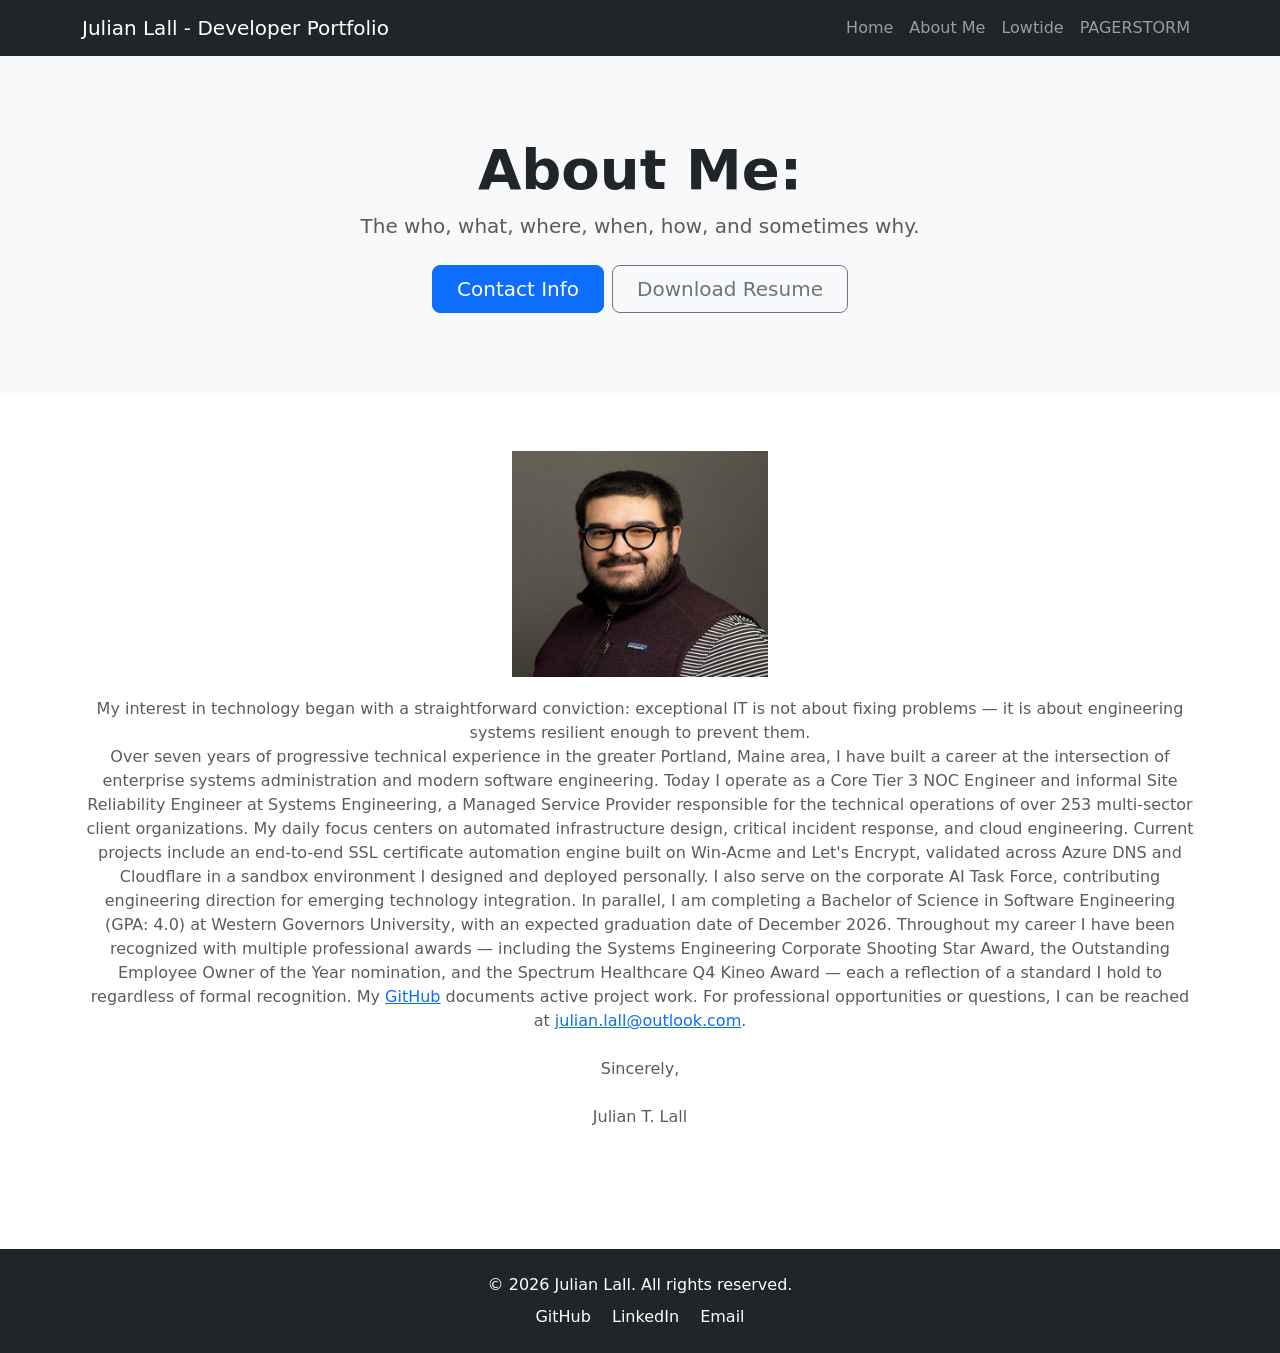
==== about.html @ 10d7efbb "Lowtide Pushing Lowtide to the personal site for demo'ing purposes, work in progress for a Maine bas" ====
<!DOCTYPE html>
<html lang="en">
<head>
    <meta charset="UTF-8">
    <meta name="viewport" content="width=device-width, initial-scale=1.0">
    <title>Julian Lall - Developer Portfolio</title>
    <link href="https://cdn.jsdelivr.net/npm/bootstrap@5.3.0/dist/css/bootstrap.min.css" rel="stylesheet">
    <style>
        body { padding-top: 56px; }
        .hero-section { background-color: #f8f9fa; padding: 5rem 0; }
    </style>
    <link rel="icon" type="image/x-icon" href="Images\Favicon.png">
</head>
<body>

    <nav class="navbar navbar-expand-lg navbar-dark bg-dark fixed-top">
        <div class="container">
            <a class="navbar-brand" href="index.html">Julian Lall - Developer Portfolio</a>
            <button class="navbar-toggler" type="button" data-bs-toggle="collapse" data-bs-target="#navbarNav">
                <span class="navbar-toggler-icon"></span>
            </button>
            <div class="collapse navbar-collapse" id="navbarNav">
                <ul class="navbar-nav ms-auto">
                    <li class="nav-item"><a class="nav-link" href="index.html">Home</a></li>
                    <li class="nav-item"><a class="nav-link" href="about.html">About Me</a></li>
                    <li class="nav-item"><a class="nav-link" href="lowtide.html">Lowtide</a></li>
                    <li class="nav-item"><a class="nav-link" href="pagerstorm.html">PAGERSTORM</a></li>
                    
                </ul>
            </div>
        </div>
    </nav>

    <section id="home" class="hero-section text-center">
        <div class="container">
            <div class="row justify-content-center">
                <div class="col-lg-8">
                    <h1 class="display-4 fw-bold">About Me:</h1>
                    <p class="lead text-muted mb-4">The who, what, where, when, how, and sometimes why.</p>
                    <div class="d-grid gap-2 d-sm-flex justify-content-sm-center">
                        <a href="#contact" class="btn btn-primary btn-lg px-4 gap-3">Contact Info</a>
                        <a href="Files\JulianLallResume.pdf" class="btn btn-outline-secondary btn-lg px-4" download>Download Resume</a>
                    </div>
                </div>
            </div>
        </div>
    </section>

    <section id="contact" class="py-5">
        <div class="container">
            <div class="text-center mb-5">
                <img src="Images/JL.jpg" alt="Professional Photograph" style="width:256px;height:256px;padding:10px 0px 20px 0px;">
                <p class="text-muted style=text-align: left;">My interest in technology began with a straightforward conviction: exceptional IT is not about fixing problems — it is about engineering systems resilient enough to prevent them.<br />
                    Over seven years of progressive technical experience in the greater Portland, Maine area, I have built a career at the intersection of enterprise systems administration and modern software engineering. Today I operate as a Core Tier 3 NOC Engineer and informal Site Reliability Engineer at Systems Engineering, a Managed Service Provider responsible for the technical operations of over 253 multi-sector client organizations. My daily focus centers on automated infrastructure design, critical incident response, and cloud engineering.
                    Current projects include an end-to-end SSL certificate automation engine built on Win-Acme and Let's Encrypt, validated across Azure DNS and Cloudflare in a sandbox environment I designed and deployed personally. I also serve on the corporate AI Task Force, contributing engineering direction for emerging technology integration. In parallel, I am completing a Bachelor of Science in Software Engineering (GPA: 4.0) at Western Governors University, with an expected graduation date of December 2026.
                    Throughout my career I have been recognized with multiple professional awards — including the Systems Engineering Corporate Shooting Star Award, the Outstanding Employee Owner of the Year nomination, and the Spectrum Healthcare Q4 Kineo Award — each a reflection of a standard I hold to regardless of formal recognition.
                    My <a href="https://github.com/JLall207">GitHub</a> documents active project work. For professional opportunities or questions, I can be reached at <a href="mailto:julian.lall@outlook.com">julian.lall@outlook.com</a>. <br /> <br />
                    Sincerely,<br /> <br />

                    Julian T. Lall<br /> <br />
                </p>
            </div>

        </div>
    </section>

    <footer id="contact" class="bg-dark text-white text-center py-4">
        <div class="container">
            <p class="mb-0">&copy; 2026 Julian Lall. All rights reserved.</p>
            <div class="mt-2">
                <a href="https://github.com/JLall207" class="text-white mx-2 text-decoration-none">GitHub</a>
                <a href="https://www.linkedin.com/in/juliantlall/" class="text-white mx-2 text-decoration-none">LinkedIn</a>
                <a href="mailto:julian.lall@outlook.com" class="text-white mx-2 text-decoration-none">Email</a>
            </div>
        </div>
    </footer>

    <script src="https://cdn.jsdelivr.net/npm/bootstrap@5.3.0/dist/js/bootstrap.bundle.min.js"></script>
</body>
</html>
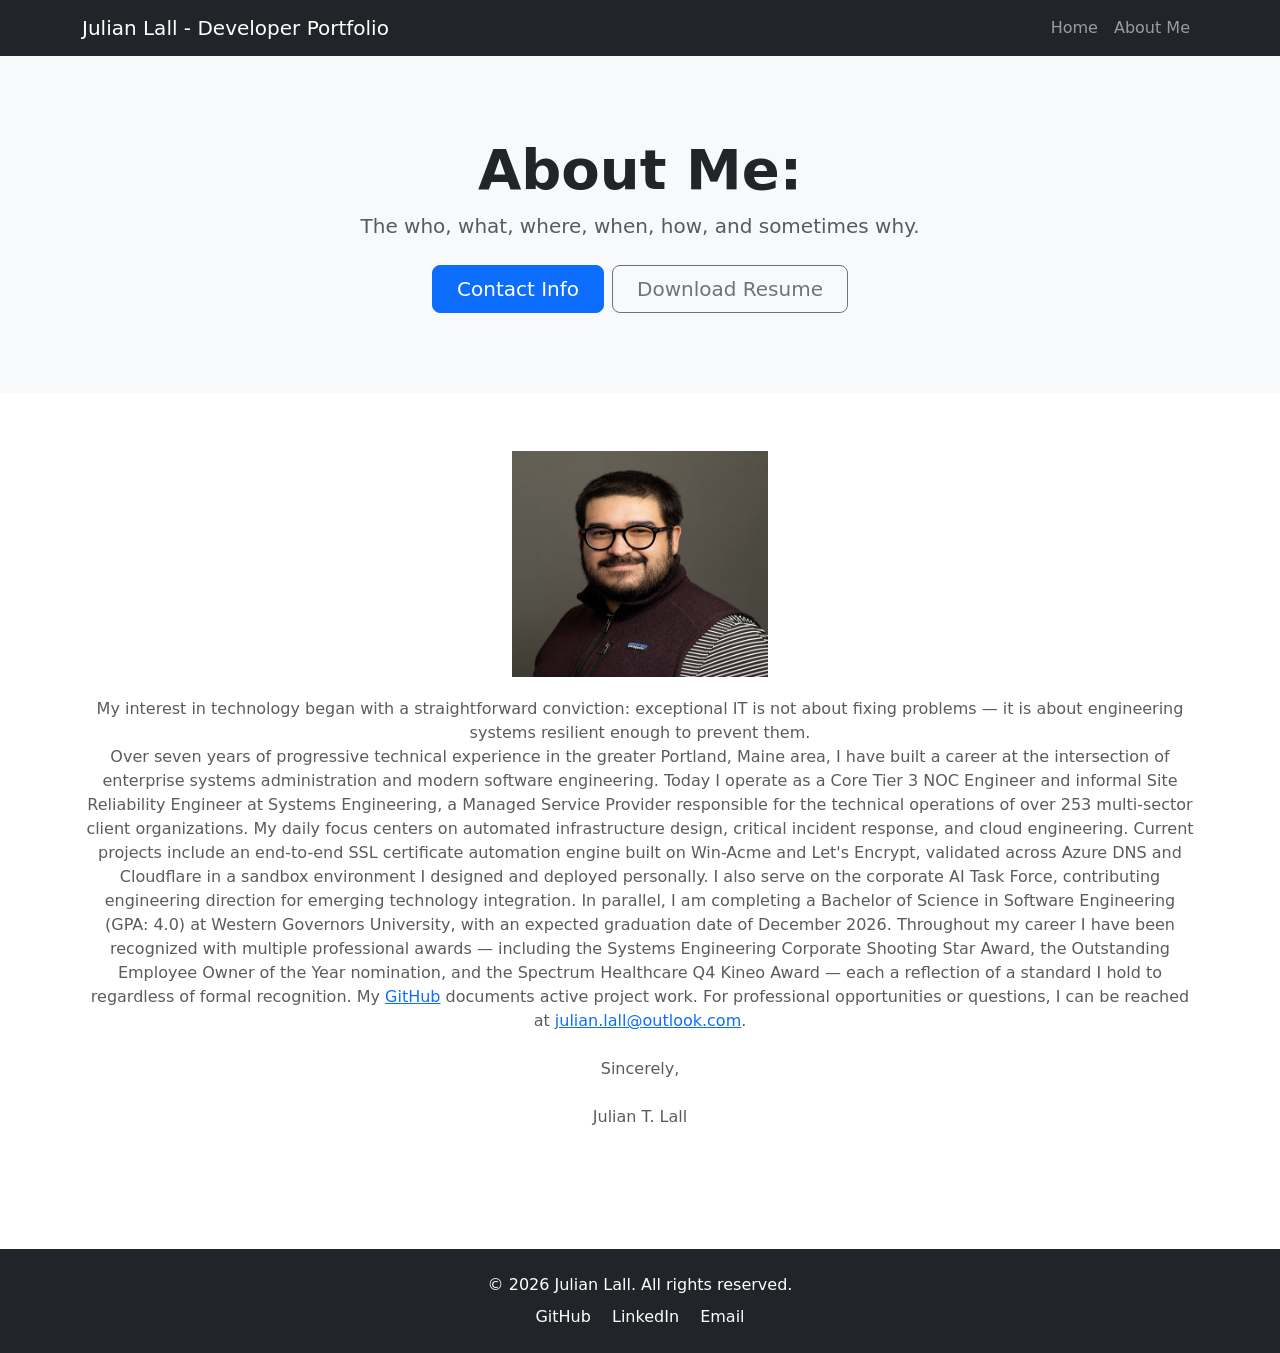
==== commit 5e17e4f7: "Navbar removing navbar links while I continue to work on these games, I may eventually create a "gam" ====
--- a/about.html
+++ b/about.html
@@ -23,8 +23,6 @@
                 <ul class="navbar-nav ms-auto">
                     <li class="nav-item"><a class="nav-link" href="index.html">Home</a></li>
                     <li class="nav-item"><a class="nav-link" href="about.html">About Me</a></li>
-                    <li class="nav-item"><a class="nav-link" href="lowtide.html">Lowtide</a></li>
-                    <li class="nav-item"><a class="nav-link" href="pagerstorm.html">PAGERSTORM</a></li>
                     
                 </ul>
             </div>
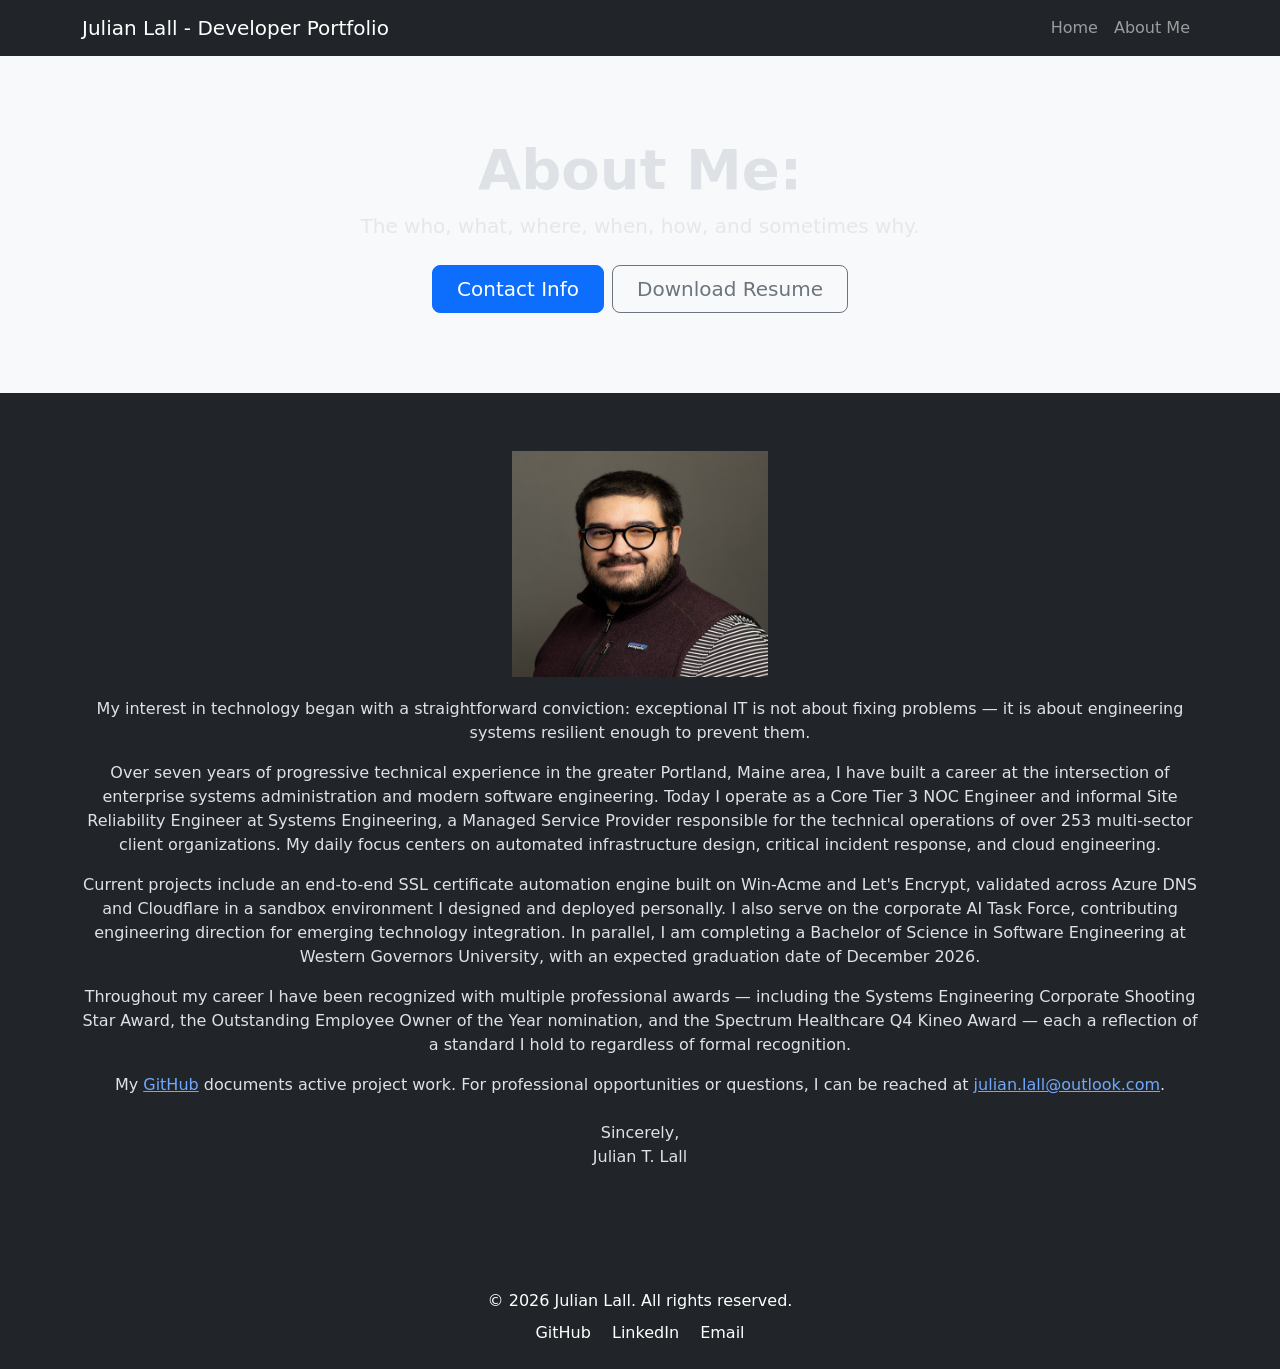
==== commit 7a11e127: "Bug fixes and other stylistic changes to the site Pushing it to the limit" ====
--- a/about.html
+++ b/about.html
@@ -1,15 +1,24 @@
 <!DOCTYPE html>
-<html lang="en">
+<html lang="en" data-bs-theme="dark">
 <head>
     <meta charset="UTF-8">
     <meta name="viewport" content="width=device-width, initial-scale=1.0">
     <title>Julian Lall - Developer Portfolio</title>
+    <meta name="description" content="Julian Lall — systems engineer and software developer in Portland, Maine. Infrastructure automation, full-stack apps, and indie games.">
+    <meta property="og:title" content="Julian Lall — Developer Portfolio">
+    <meta property="og:description" content="Systems engineer who ships software. Infrastructure automation, full-stack apps, and indie games.">
+    <meta property="og:image" content="https://jlall207.github.io/JL-Site/Images/JL.jpg">
+    <meta property="og:type" content="website">
     <link href="https://cdn.jsdelivr.net/npm/bootstrap@5.3.0/dist/css/bootstrap.min.css" rel="stylesheet">
     <style>
         body { padding-top: 56px; }
         .hero-section { background-color: #f8f9fa; padding: 5rem 0; }
     </style>
-    <link rel="icon" type="image/x-icon" href="Images\Favicon.png">
+    <link rel="icon" type="image/x-icon" href="Images/Favicon.png">
+    <link rel="preconnect" href="https://fonts.googleapis.com">
+    <link rel="preconnect" href="https://fonts.gstatic.com" crossorigin>
+    <link href="https://fonts.googleapis.com/css2?family=IBM+Plex+Mono:wght@400;500&family=IBM+Plex+Sans:wght@400;500;600;700&display=swap" rel="stylesheet">
+    <link rel="stylesheet" href="css/facelift.css">
 </head>
 <body>
 
@@ -37,7 +46,7 @@
                     <p class="lead text-muted mb-4">The who, what, where, when, how, and sometimes why.</p>
                     <div class="d-grid gap-2 d-sm-flex justify-content-sm-center">
                         <a href="#contact" class="btn btn-primary btn-lg px-4 gap-3">Contact Info</a>
-                        <a href="Files\JulianLallResume.pdf" class="btn btn-outline-secondary btn-lg px-4" download>Download Resume</a>
+                        <a href="Files/JulianLallResume.pdf" class="btn btn-outline-secondary btn-lg px-4" download>Download Resume</a>
                     </div>
                 </div>
             </div>
@@ -48,21 +57,25 @@
         <div class="container">
             <div class="text-center mb-5">
                 <img src="Images/JL.jpg" alt="Professional Photograph" style="width:256px;height:256px;padding:10px 0px 20px 0px;">
-                <p class="text-muted style=text-align: left;">My interest in technology began with a straightforward conviction: exceptional IT is not about fixing problems — it is about engineering systems resilient enough to prevent them.<br />
-                    Over seven years of progressive technical experience in the greater Portland, Maine area, I have built a career at the intersection of enterprise systems administration and modern software engineering. Today I operate as a Core Tier 3 NOC Engineer and informal Site Reliability Engineer at Systems Engineering, a Managed Service Provider responsible for the technical operations of over 253 multi-sector client organizations. My daily focus centers on automated infrastructure design, critical incident response, and cloud engineering.
-                    Current projects include an end-to-end SSL certificate automation engine built on Win-Acme and Let's Encrypt, validated across Azure DNS and Cloudflare in a sandbox environment I designed and deployed personally. I also serve on the corporate AI Task Force, contributing engineering direction for emerging technology integration. In parallel, I am completing a Bachelor of Science in Software Engineering (GPA: 4.0) at Western Governors University, with an expected graduation date of December 2026.
-                    Throughout my career I have been recognized with multiple professional awards — including the Systems Engineering Corporate Shooting Star Award, the Outstanding Employee Owner of the Year nomination, and the Spectrum Healthcare Q4 Kineo Award — each a reflection of a standard I hold to regardless of formal recognition.
-                    My <a href="https://github.com/JLall207">GitHub</a> documents active project work. For professional opportunities or questions, I can be reached at <a href="mailto:julian.lall@outlook.com">julian.lall@outlook.com</a>. <br /> <br />
-                    Sincerely,<br /> <br />
+                    <div class="about-prose">
+                        <p>My interest in technology began with a straightforward conviction: exceptional IT is not about fixing problems — it is about engineering systems resilient enough to prevent them.</p>
 
-                    Julian T. Lall<br /> <br />
-                </p>
-            </div>
+                        <p>Over seven years of progressive technical experience in the greater Portland, Maine area, I have built a career at the intersection of enterprise systems administration and modern software engineering. Today I operate as a Core Tier 3 NOC Engineer and informal Site Reliability Engineer at Systems Engineering, a Managed Service Provider responsible for the technical operations of over 253 multi-sector client organizations. My daily focus centers on automated infrastructure design, critical incident response, and cloud engineering.</p>
+
+                        <p>Current projects include an end-to-end SSL certificate automation engine built on Win-Acme and Let's Encrypt, validated across Azure DNS and Cloudflare in a sandbox environment I designed and deployed personally. I also serve on the corporate AI Task Force, contributing engineering direction for emerging technology integration. In parallel, I am completing a Bachelor of Science in Software Engineering at Western Governors University, with an expected graduation date of December 2026.</p>
+
+                        <p>Throughout my career I have been recognized with multiple professional awards — including the Systems Engineering Corporate Shooting Star Award, the Outstanding Employee Owner of the Year nomination, and the Spectrum Healthcare Q4 Kineo Award — each a reflection of a standard I hold to regardless of formal recognition.</p>
+
+                        <p>My <a href="https://github.com/JLall207">GitHub</a> documents active project work. For professional opportunities or questions, I can be reached at <a href="mailto:julian.lall@outlook.com">julian.lall@outlook.com</a>.</p>
+
+                        <p class="mt-4 mb-0">Sincerely,</p>
+                        <p>Julian T. Lall</p>
+                    </div>
 
         </div>
     </section>
 
-    <footer id="contact" class="bg-dark text-white text-center py-4">
+    <footer id="about" class="bg-dark text-white text-center py-4">
         <div class="container">
             <p class="mb-0">&copy; 2026 Julian Lall. All rights reserved.</p>
             <div class="mt-2">
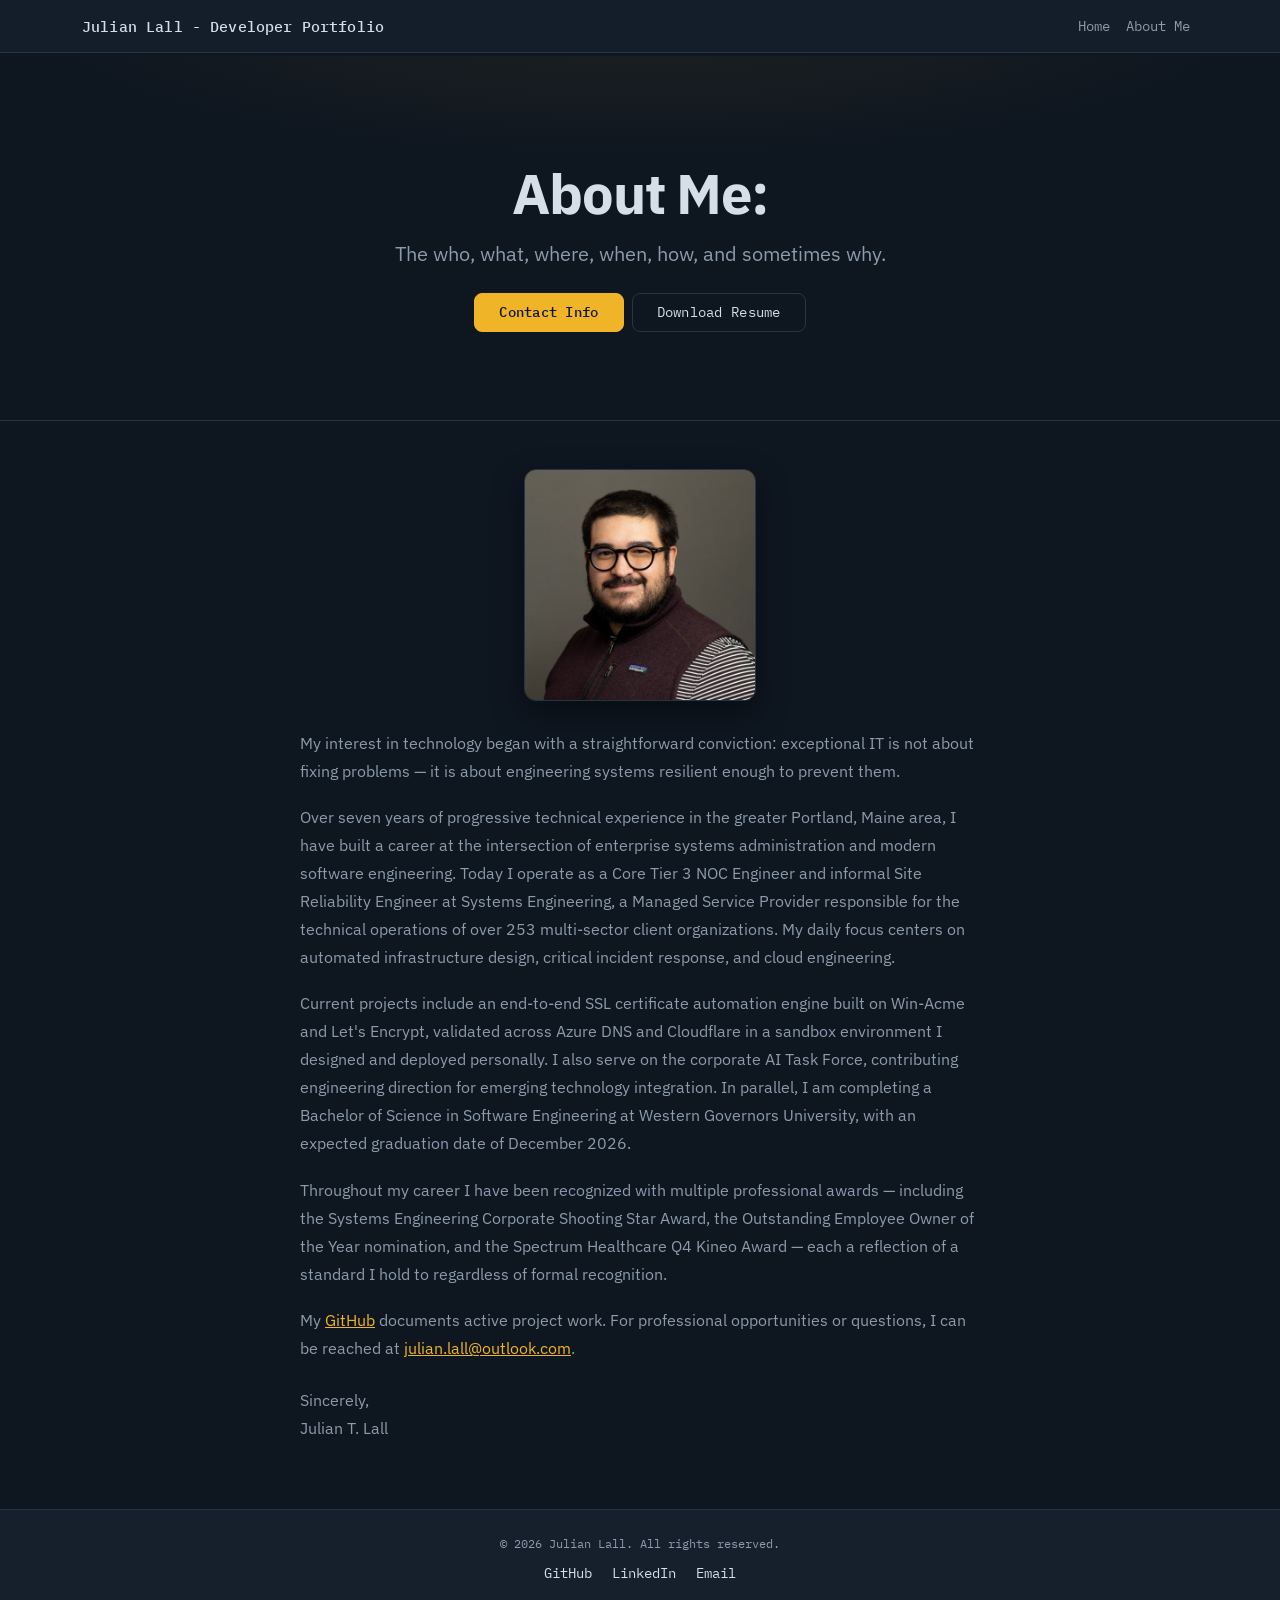
==== commit c8d4712e: "Adding facelift.css New formatting." ====
--- a/about.html
+++ b/about.html
@@ -53,27 +53,30 @@
         </div>
     </section>
 
-    <section id="contact" class="py-5">
-        <div class="container">
-            <div class="text-center mb-5">
-                <img src="Images/JL.jpg" alt="Professional Photograph" style="width:256px;height:256px;padding:10px 0px 20px 0px;">
-                    <div class="about-prose">
-                        <p>My interest in technology began with a straightforward conviction: exceptional IT is not about fixing problems — it is about engineering systems resilient enough to prevent them.</p>
+<section id="about" class="py-5">
+    <div class="container">
 
-                        <p>Over seven years of progressive technical experience in the greater Portland, Maine area, I have built a career at the intersection of enterprise systems administration and modern software engineering. Today I operate as a Core Tier 3 NOC Engineer and informal Site Reliability Engineer at Systems Engineering, a Managed Service Provider responsible for the technical operations of over 253 multi-sector client organizations. My daily focus centers on automated infrastructure design, critical incident response, and cloud engineering.</p>
+        <div class="text-center">
+            <img src="Images/JL.jpg" alt="Julian Lall" class="about-portrait">
+        </div>
 
-                        <p>Current projects include an end-to-end SSL certificate automation engine built on Win-Acme and Let's Encrypt, validated across Azure DNS and Cloudflare in a sandbox environment I designed and deployed personally. I also serve on the corporate AI Task Force, contributing engineering direction for emerging technology integration. In parallel, I am completing a Bachelor of Science in Software Engineering at Western Governors University, with an expected graduation date of December 2026.</p>
+        <div class="about-prose">
+            <p>My interest in technology began with a straightforward conviction: exceptional IT is not about fixing problems — it is about engineering systems resilient enough to prevent them.</p>
 
-                        <p>Throughout my career I have been recognized with multiple professional awards — including the Systems Engineering Corporate Shooting Star Award, the Outstanding Employee Owner of the Year nomination, and the Spectrum Healthcare Q4 Kineo Award — each a reflection of a standard I hold to regardless of formal recognition.</p>
+            <p>Over seven years of progressive technical experience in the greater Portland, Maine area, I have built a career at the intersection of enterprise systems administration and modern software engineering. Today I operate as a Core Tier 3 NOC Engineer and informal Site Reliability Engineer at Systems Engineering, a Managed Service Provider responsible for the technical operations of over 253 multi-sector client organizations. My daily focus centers on automated infrastructure design, critical incident response, and cloud engineering.</p>
 
-                        <p>My <a href="https://github.com/JLall207">GitHub</a> documents active project work. For professional opportunities or questions, I can be reached at <a href="mailto:julian.lall@outlook.com">julian.lall@outlook.com</a>.</p>
+            <p>Current projects include an end-to-end SSL certificate automation engine built on Win-Acme and Let's Encrypt, validated across Azure DNS and Cloudflare in a sandbox environment I designed and deployed personally. I also serve on the corporate AI Task Force, contributing engineering direction for emerging technology integration. In parallel, I am completing a Bachelor of Science in Software Engineering at Western Governors University, with an expected graduation date of December 2026.</p>
 
-                        <p class="mt-4 mb-0">Sincerely,</p>
-                        <p>Julian T. Lall</p>
-                    </div>
+            <p>Throughout my career I have been recognized with multiple professional awards — including the Systems Engineering Corporate Shooting Star Award, the Outstanding Employee Owner of the Year nomination, and the Spectrum Healthcare Q4 Kineo Award — each a reflection of a standard I hold to regardless of formal recognition.</p>
 
+            <p>My <a href="https://github.com/JLall207">GitHub</a> documents active project work. For professional opportunities or questions, I can be reached at <a href="mailto:julian.lall@outlook.com">julian.lall@outlook.com</a>.</p>
+
+            <p class="mt-4 mb-0">Sincerely,</p>
+            <p>Julian T. Lall</p>
         </div>
-    </section>
+
+    </div>
+</section>
 
     <footer id="about" class="bg-dark text-white text-center py-4">
         <div class="container">
--- a/css/facelift.css
+++ b/css/facelift.css
@@ -0,0 +1,391 @@
+/* ============================================================================
+   JL-SITE FACELIFT — "Night Watch"
+   A drop-in theme for the existing Bootstrap 5.3 pages. No rebuild required.
+   Carries into Jekyll unchanged (the design layer doesn't care about the
+   build layer).
+
+   CONCEPT
+   Deep harbor-navy base with a single lighthouse-amber accent ("beacon"),
+   set in IBM Plex Sans + Plex Mono — the type family designed for IBM's
+   engineering culture. Grounded in your world: coastal Maine, NOC night
+   shifts, the LOW TIDE lighthouse. One bold element (the beacon/status
+   motif); everything else quiet and disciplined.
+
+   INSTALL (5 minutes)
+   1. In <head> of index.html AND about.html, add these lines AFTER the
+      Bootstrap <link> and AFTER the existing inline <style> block:
+
+      <link rel="preconnect" href="https://fonts.googleapis.com">
+      <link rel="preconnect" href="https://fonts.gstatic.com" crossorigin>
+      <link href="https://fonts.googleapis.com/css2?family=IBM+Plex+Mono:wght@400;500&family=IBM+Plex+Sans:wght@400;500;600;700&display=swap" rel="stylesheet">
+      <link rel="stylesheet" href="css/facelift.css">
+
+      (Save this file as css/facelift.css in the repo. Load order matters:
+      it must be the LAST stylesheet so it wins ties.)
+
+   2. Delete the inline style="width:414px;height:269px;" from the three
+      card <img> tags on index.html. This stylesheet handles sizing
+      responsively (those fixed widths currently break mobile).
+
+   3. Optional but recommended: add data-bs-theme="dark" to the <html> tag
+      (<html lang="en" data-bs-theme="dark">) so Bootstrap's own components
+      (mobile nav collapse, form controls) render dark natively.
+
+   4. Optional signature element — a status-page style line under your
+      hero tagline (very SRE):
+
+      <p class="status-line"><span class="status-dot"></span>All systems operational &mdash; open to new opportunities</p>
+
+   See jekyll-migration-guide.md for the about.html bug fixes and OG tags.
+   ========================================================================== */
+
+/* ----------------------------------------------------------------------------
+   1. TOKENS
+   --------------------------------------------------------------------------*/
+:root {
+  /* Palette */
+  --harbor-night: #0e1620;   /* page background        */
+  --wheelhouse:   #16202d;   /* panels, cards, nav     */
+  --wheelhouse-2: #1b2735;   /* hover / raised panels  */
+  --chart-line:   #263447;   /* borders, hairlines     */
+  --fog:          #d6dee7;   /* primary text           */
+  --granite:      #8c9baa;   /* secondary text         */
+  --beacon:       #f0b429;   /* accent — lighthouse    */
+  --beacon-soft:  rgba(240, 180, 41, 0.55);
+  --beacon-glow:  rgba(240, 180, 41, 0.07);
+  --ok-green:     #4cc38a;   /* status dot only        */
+
+  /* Type */
+  --font-sans: "IBM Plex Sans", system-ui, -apple-system, "Segoe UI", sans-serif;
+  --font-mono: "IBM Plex Mono", ui-monospace, "Cascadia Mono", Consolas, monospace;
+
+  /* Motion */
+  --ease-out: cubic-bezier(0.22, 1, 0.36, 1);
+
+  /* Remap Bootstrap 5.3 globals to the palette (clean override path —
+     .text-muted, borders, links etc. all follow these variables) */
+  --bs-body-bg: var(--harbor-night);
+  --bs-body-color: var(--fog);
+  --bs-secondary-color: var(--granite);
+  --bs-tertiary-color: var(--granite);
+  --bs-border-color: var(--chart-line);
+  --bs-heading-color: var(--fog);
+  --bs-link-color: var(--beacon);
+  --bs-link-hover-color: #ffd166;
+  --bs-link-color-rgb: 240, 180, 41;
+  --bs-link-hover-color-rgb: 255, 209, 102;
+}
+
+/* ----------------------------------------------------------------------------
+   2. BASE
+   --------------------------------------------------------------------------*/
+body {
+  background-color: var(--harbor-night);
+  color: var(--fog);
+  font-family: var(--font-sans);
+  -webkit-font-smoothing: antialiased;
+  text-rendering: optimizeLegibility;
+}
+
+h1, h2, h3, h4, h5, h6, .display-4 {
+  font-family: var(--font-sans);
+  color: var(--fog);
+  letter-spacing: -0.02em;
+}
+
+.display-4 { font-weight: 700; }
+
+.lead {
+  color: var(--granite);
+  font-weight: 400;
+  max-width: 46ch;
+  margin-inline: auto;
+}
+
+::selection {
+  background: var(--beacon);
+  color: var(--harbor-night);
+}
+
+/* Visible keyboard focus, sitewide */
+:focus-visible {
+  outline: 2px solid var(--beacon);
+  outline-offset: 3px;
+  border-radius: 2px;
+}
+
+/* ----------------------------------------------------------------------------
+   3. NAVBAR
+   Bootstrap's .bg-dark utility uses !important, so we match it — the only
+   !important overrides in this file are to beat Bootstrap utilities.
+   --------------------------------------------------------------------------*/
+.navbar.bg-dark {
+  background-color: rgba(22, 32, 45, 0.88) !important; /* wheelhouse @ 88% */
+  backdrop-filter: blur(10px);
+  -webkit-backdrop-filter: blur(10px);
+  border-bottom: 1px solid var(--chart-line);
+}
+
+.navbar-brand {
+  font-family: var(--font-mono);
+  font-weight: 500;
+  font-size: 0.95rem;
+  letter-spacing: 0.01em;
+  color: var(--fog);
+}
+
+/* Terminal-prompt easter egg for the brand — uncomment if it makes you grin:
+.navbar-brand::before {
+  content: "~/";
+  color: var(--beacon);
+  margin-right: 0.35em;
+}
+*/
+
+.navbar-dark .navbar-nav .nav-link {
+  font-family: var(--font-mono);
+  font-size: 0.85rem;
+  color: var(--granite);
+  transition: color 150ms var(--ease-out);
+}
+
+.navbar-dark .navbar-nav .nav-link:hover,
+.navbar-dark .navbar-nav .nav-link:focus-visible,
+.navbar-dark .navbar-nav .nav-link.active {
+  color: var(--beacon);
+}
+
+/* ----------------------------------------------------------------------------
+   4. HERO — the beacon
+   A faint amber glow bleeding in from the top: the lighthouse sweep,
+   barely there. This overrides the inline .hero-section style as long as
+   facelift.css is linked after it.
+   --------------------------------------------------------------------------*/
+.hero-section {
+  background-color: var(--harbor-night);
+  background-image:
+    radial-gradient(ellipse 70% 55% at 50% -10%, var(--beacon-glow), transparent 70%);
+  padding: 6.5rem 0 5.5rem;
+  border-bottom: 1px solid var(--chart-line);
+}
+
+.hero-section .display-4 {
+  margin-bottom: 0.75rem;
+}
+
+/* Optional status line (see INSTALL step 4) */
+.status-line {
+  font-family: var(--font-mono);
+  font-size: 0.8rem;
+  letter-spacing: 0.04em;
+  color: var(--granite);
+  margin: 1.25rem 0 0;
+}
+
+.status-dot {
+  display: inline-block;
+  width: 0.55em;
+  height: 0.55em;
+  margin-right: 0.6em;
+  border-radius: 50%;
+  background: var(--ok-green);
+  box-shadow: 0 0 0 0 rgba(76, 195, 138, 0.5);
+  animation: pulse 2.4s var(--ease-out) infinite;
+  vertical-align: 6%;
+}
+
+@keyframes pulse {
+  0%   { box-shadow: 0 0 0 0 rgba(76, 195, 138, 0.45); }
+  70%  { box-shadow: 0 0 0 9px rgba(76, 195, 138, 0); }
+  100% { box-shadow: 0 0 0 0 rgba(76, 195, 138, 0); }
+}
+
+/* ----------------------------------------------------------------------------
+   5. SECTION HEADINGS
+   --------------------------------------------------------------------------*/
+section h2 {
+  font-weight: 600;
+  display: inline-block;
+  padding-bottom: 0.6rem;
+  position: relative;
+}
+
+section h2::after {
+  content: "";
+  position: absolute;
+  left: 50%;
+  bottom: 0;
+  transform: translateX(-50%);
+  width: 44px;
+  height: 3px;
+  border-radius: 2px;
+  background: var(--beacon);
+}
+
+/* ----------------------------------------------------------------------------
+   6. PROJECT CARDS
+   --------------------------------------------------------------------------*/
+.card {
+  --bs-card-bg: var(--wheelhouse);
+  --bs-card-border-color: var(--chart-line);
+  --bs-card-color: var(--fog);
+  --bs-card-cap-bg: transparent;
+  border-radius: 10px;
+  overflow: hidden;
+  transition: transform 180ms var(--ease-out),
+              border-color 180ms var(--ease-out),
+              box-shadow 180ms var(--ease-out);
+}
+
+.card:hover {
+  transform: translateY(-3px);
+  border-color: var(--beacon-soft);
+  box-shadow: 0 10px 30px rgba(0, 0, 0, 0.35);
+}
+
+/* Responsive card images. !important beats the current inline
+   width/height attributes as a safety net — still delete those inline
+   styles (INSTALL step 2) for clean markup. 3:2 matches your art. */
+.card-img-top {
+  width: 100% !important;
+  height: auto !important;
+  aspect-ratio: 3 / 2;
+  object-fit: cover;
+  border-bottom: 1px solid var(--chart-line);
+}
+
+.card-title {
+  font-weight: 600;
+  font-size: 1.05rem;
+}
+
+/* The tech-stack subtitle becomes a mono "log label" — quiet signature */
+.card-subtitle {
+  font-family: var(--font-mono);
+  font-size: 0.72rem;
+  font-weight: 500;
+  text-transform: uppercase;
+  letter-spacing: 0.09em;
+  color: var(--beacon-soft) !important; /* beats .text-muted utility */
+}
+
+.card-text {
+  color: var(--granite);
+  font-size: 0.925rem;
+  line-height: 1.6;
+}
+
+.card-footer {
+  padding-bottom: 1.1rem;
+}
+
+/* ----------------------------------------------------------------------------
+   7. BUTTONS
+   Primary = beacon amber with dark text (WCAG AA on this pairing).
+   Both outline variants used in the markup unify into one ghost style,
+   so btn-outline-dark stays visible on the dark theme.
+   --------------------------------------------------------------------------*/
+.btn {
+  font-family: var(--font-mono);
+  font-size: 0.85rem;
+  letter-spacing: 0.02em;
+  border-radius: 8px;
+  transition: transform 120ms var(--ease-out),
+              background-color 150ms var(--ease-out),
+              border-color 150ms var(--ease-out),
+              color 150ms var(--ease-out);
+}
+
+.btn:active { transform: translateY(1px); }
+
+.btn-primary {
+  --bs-btn-bg: var(--beacon);
+  --bs-btn-border-color: var(--beacon);
+  --bs-btn-color: #10161f;
+  --bs-btn-hover-bg: #ffc94d;
+  --bs-btn-hover-border-color: #ffc94d;
+  --bs-btn-hover-color: #10161f;
+  --bs-btn-active-bg: #d9a020;
+  --bs-btn-active-border-color: #d9a020;
+  --bs-btn-active-color: #10161f;
+  font-weight: 500;
+}
+
+.btn-outline-secondary,
+.btn-outline-dark {
+  --bs-btn-color: var(--fog);
+  --bs-btn-border-color: var(--chart-line);
+  --bs-btn-hover-bg: var(--wheelhouse-2);
+  --bs-btn-hover-border-color: var(--beacon-soft);
+  --bs-btn-hover-color: var(--fog);
+  --bs-btn-active-bg: var(--wheelhouse-2);
+  --bs-btn-active-border-color: var(--beacon);
+  --bs-btn-active-color: var(--fog);
+}
+
+/* ----------------------------------------------------------------------------
+   8. ABOUT PAGE
+   Give the portrait a frame; add class="about-portrait" to the <img> and
+   class="about-prose" to the bio container once the paragraphs are split
+   (see the guide) for comfortable left-aligned reading.
+   --------------------------------------------------------------------------*/
+.about-portrait {
+  width: 232px;
+  height: 232px;
+  object-fit: cover;
+  border-radius: 12px;
+  border: 1px solid var(--chart-line);
+  box-shadow: 0 12px 32px rgba(0, 0, 0, 0.4);
+  margin-bottom: 1.75rem;
+}
+
+.about-prose {
+  max-width: 68ch;
+  margin-inline: auto;
+  text-align: left;
+  color: var(--granite);
+  line-height: 1.75;
+}
+
+.about-prose p { margin-bottom: 1.15rem; }
+
+/* ----------------------------------------------------------------------------
+   9. FOOTER
+   --------------------------------------------------------------------------*/
+footer.bg-dark {
+  background-color: var(--wheelhouse) !important; /* beats utility */
+  border-top: 1px solid var(--chart-line);
+}
+
+footer p {
+  font-family: var(--font-mono);
+  font-size: 0.78rem;
+  color: var(--granite);
+}
+
+footer a.text-white {
+  font-family: var(--font-mono);
+  font-size: 0.85rem;
+  color: var(--fog) !important; /* beats utility */
+  transition: color 150ms var(--ease-out);
+}
+
+footer a.text-white:hover,
+footer a.text-white:focus-visible {
+  color: var(--beacon) !important;
+}
+
+/* ----------------------------------------------------------------------------
+   10. ACCESSIBILITY — reduced motion
+   --------------------------------------------------------------------------*/
+@media (prefers-reduced-motion: reduce) {
+  *,
+  *::before,
+  *::after {
+    animation-duration: 0.01ms !important;
+    animation-iteration-count: 1 !important;
+    transition-duration: 0.01ms !important;
+  }
+  .card:hover { transform: none; }
+  .status-dot { animation: none; }
+}
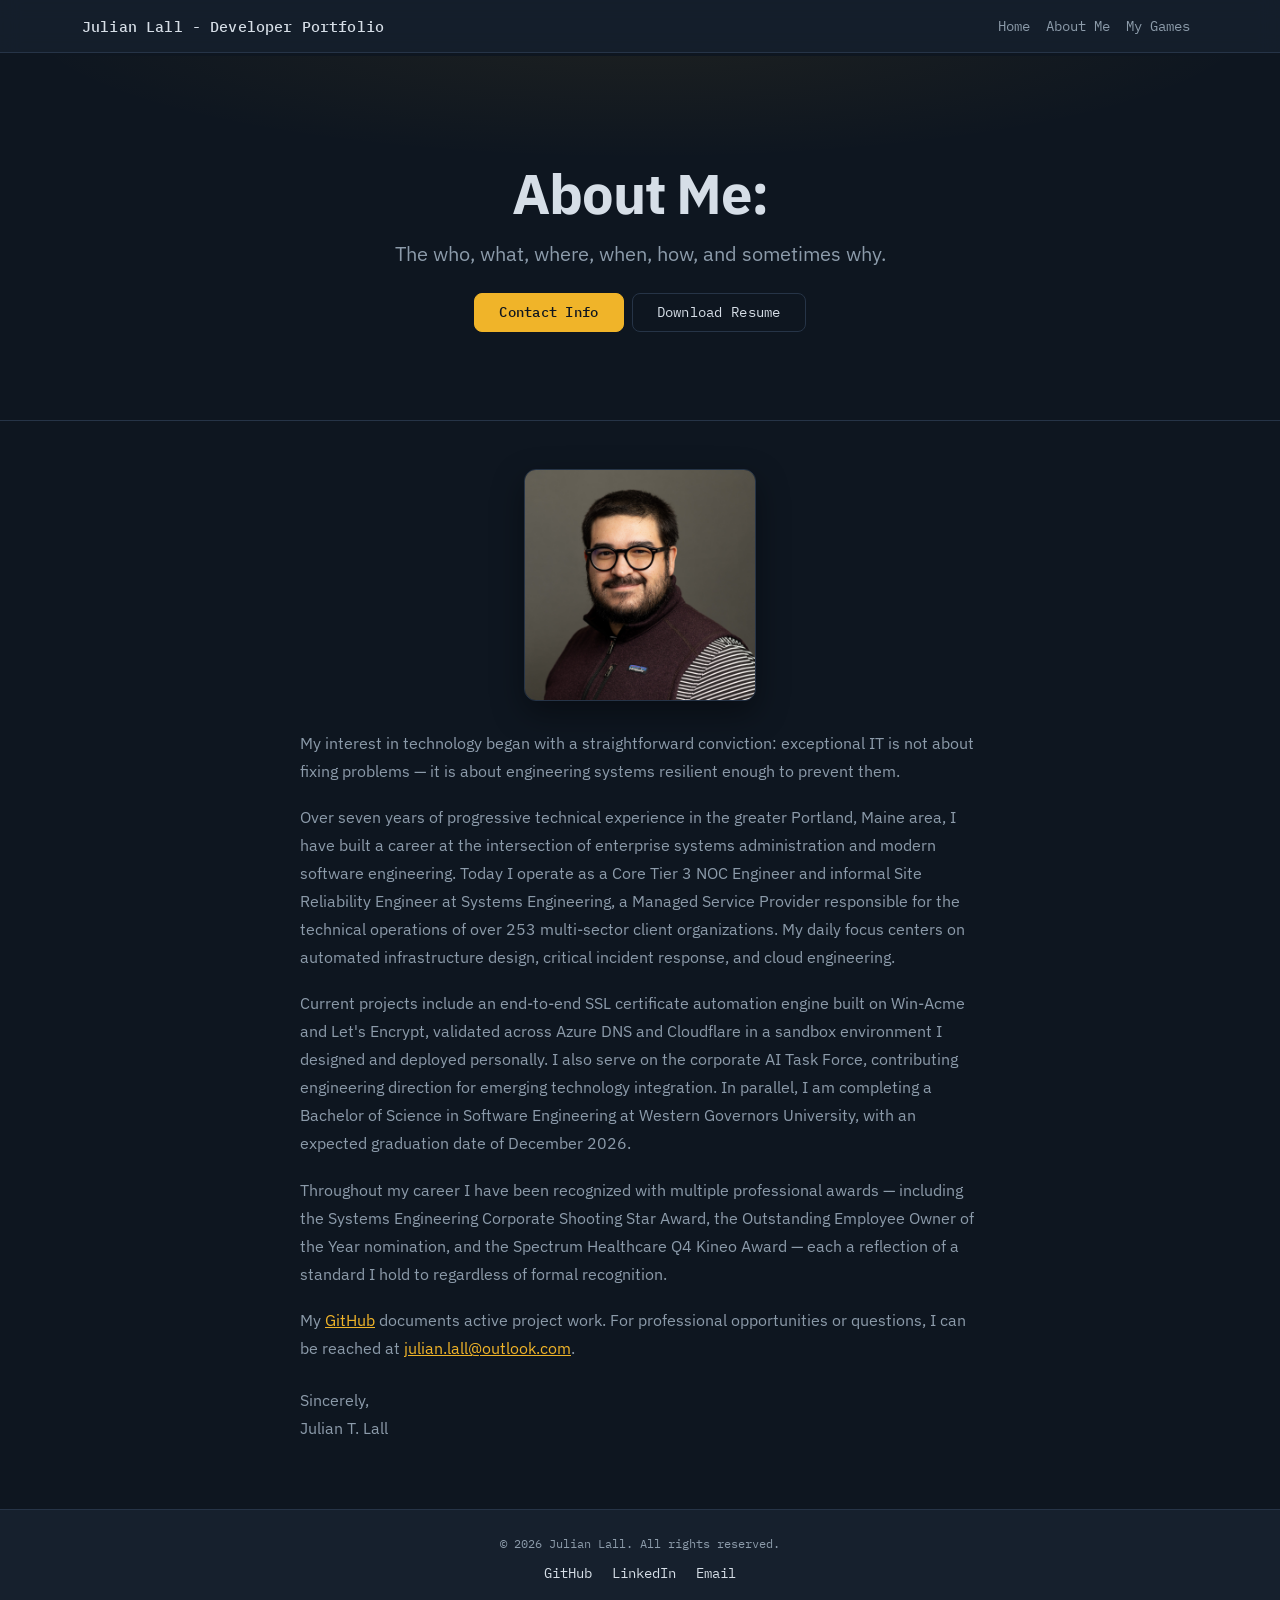
==== commit f93f64d2: "Adding "My Games" link in navbar formatting changes...etc." ====
--- a/about.html
+++ b/about.html
@@ -32,6 +32,7 @@
                 <ul class="navbar-nav ms-auto">
                     <li class="nav-item"><a class="nav-link" href="index.html">Home</a></li>
                     <li class="nav-item"><a class="nav-link" href="about.html">About Me</a></li>
+                    <li class="nav-item"><a class="nav-link" href="https://ego207.itch.io/">My Games</a></li>
                     
                 </ul>
             </div>
